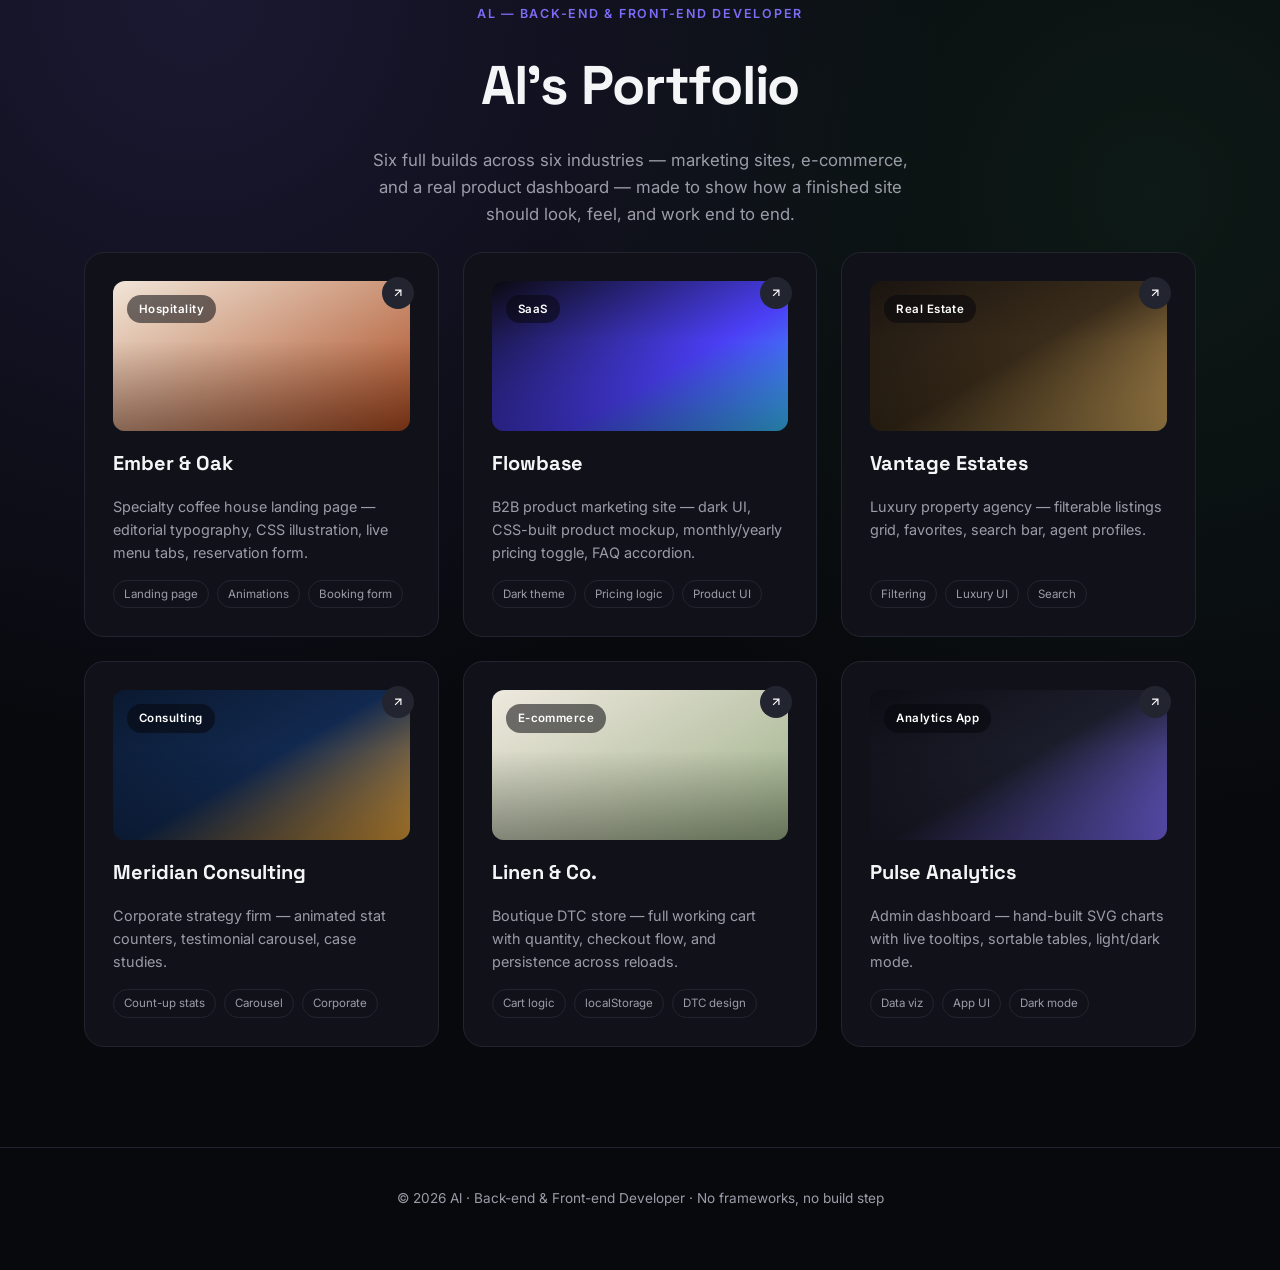
==== index.html @ 0f61734e "Rebrand hub page as Al's Portfolio (back-end & front-end developer) Co-Authored-By: Claude Sonnet 5 " ====
<!DOCTYPE html>
<html lang="en">
<head>
<meta charset="UTF-8">
<meta name="viewport" content="width=device-width, initial-scale=1.0">
<title>Al's Portfolio — Back-End &amp; Front-End Developer</title>
<link rel="preconnect" href="https://fonts.googleapis.com">
<link rel="preconnect" href="https://fonts.gstatic.com" crossorigin>
<link href="https://fonts.googleapis.com/css2?family=Space+Grotesk:wght@500;600;700&family=Inter:wght@400;500;600&display=swap" rel="stylesheet">
<style>
  :root{
    --bg:#08090d; --surface:#111219; --line:#22242f;
    --ink:#f4f5f7; --ink-soft:#9a9ca8;
    --accent:#7c6cf6; --accent2:#4ade80;
    --radius:20px;
  }
  *{box-sizing:border-box;margin:0;padding:0;}
  body{
    background:
      radial-gradient(circle at 15% 0%, rgba(124,108,246,.16), transparent 45%),
      radial-gradient(circle at 90% 15%, rgba(74,222,128,.08), transparent 40%),
      var(--bg);
    color:var(--ink);
    font-family:'Inter',ui-sans-serif,sans-serif;
    line-height:1.6;
    min-height:100vh;
  }
  .container{max-width:1160px;margin:0 auto;padding:0 24px;}
  header{padding:80px 0 48px;text-align:center;}
  .eyebrow{
    display:inline-block;font-size:.78rem;font-weight:600;letter-spacing:.14em;
    text-transform:uppercase;color:var(--accent);margin-bottom:18px;
  }
  h1{
    font-family:'Space Grotesk',sans-serif;font-weight:700;
    font-size:clamp(2.2rem, 5vw, 3.4rem);letter-spacing:-.02em;margin-bottom:18px;
  }
  header p{color:var(--ink-soft);max-width:560px;margin:0 auto;font-size:1.05rem;}
  .grid{
    display:grid;grid-template-columns:repeat(auto-fit,minmax(300px,1fr));
    gap:24px;padding:24px 0 100px;
  }
  .card{
    position:relative;background:var(--surface);border:1px solid var(--line);
    border-radius:var(--radius);padding:28px;text-decoration:none;color:inherit;
    display:flex;flex-direction:column;gap:16px;overflow:hidden;
    transition:transform .25s ease, border-color .25s ease;
  }
  .card:hover{transform:translateY(-4px);border-color:var(--accent);}
  .card__preview{
    height:150px;border-radius:12px;position:relative;overflow:hidden;
  }
  .card__preview::after{
    content:'';position:absolute;inset:0;
    background:linear-gradient(180deg, transparent 40%, rgba(0,0,0,.35));
  }
  .p1{background:linear-gradient(150deg,#f1e6d8,#a9491f);}
  .p2{background:linear-gradient(150deg,#0a0a0f,#4b3ff5 60%,#38bdf8);}
  .p3{background:linear-gradient(150deg,#1a1410,#3a2c1a,#c9a15a);}
  .p4{background:linear-gradient(150deg,#0a1930,#12294f,#e3a038);}
  .p5{background:linear-gradient(150deg,#efe9df,#9caf88);}
  .p6{background:linear-gradient(150deg,#0d0e14,#1b1d2b,#7c6cf6);}
  .card__tag{
    position:absolute;top:14px;left:14px;background:rgba(8,9,13,.55);
    backdrop-filter:blur(6px);color:#fff;font-size:.72rem;font-weight:600;
    padding:5px 12px;border-radius:999px;letter-spacing:.04em;
  }
  .card h3{font-family:'Space Grotesk',sans-serif;font-size:1.25rem;}
  .card p{color:var(--ink-soft);font-size:.9rem;}
  .card__meta{
    display:flex;gap:8px;flex-wrap:wrap;margin-top:auto;
  }
  .card__meta span{
    font-size:.72rem;color:var(--ink-soft);border:1px solid var(--line);
    padding:4px 10px;border-radius:999px;
  }
  .card__arrow{
    position:absolute;top:24px;right:24px;width:32px;height:32px;border-radius:50%;
    background:var(--line);display:flex;align-items:center;justify-content:center;
    transition:background .2s, transform .2s;
  }
  .card:hover .card__arrow{background:var(--accent);transform:rotate(45deg);}
  .card__arrow svg{width:14px;height:14px;}
  footer{
    text-align:center;padding:40px 24px 60px;color:var(--ink-soft);font-size:.85rem;
    border-top:1px solid var(--line);
  }
</style>
</head>
<body>

<header class="container">
  <span class="eyebrow">Al — Back-End &amp; Front-End Developer</span>
  <h1>Al's Portfolio</h1>
  <p>Six full builds across six industries — marketing sites, e-commerce, and a real product dashboard — made to show how a finished site should look, feel, and work end to end.</p>
</header>

<main class="container">
  <div class="grid">

    <a class="card" href="01-cafe-landing/index.html">
      <div class="card__preview p1"><span class="card__tag">Hospitality</span></div>
      <div class="card__arrow" aria-hidden="true">
        <svg viewBox="0 0 24 24" fill="none" stroke="#fff" stroke-width="2"><path d="M7 17L17 7M7 7h10v10"/></svg>
      </div>
      <h3>Ember &amp; Oak</h3>
      <p>Specialty coffee house landing page — editorial typography, CSS illustration, live menu tabs, reservation form.</p>
      <div class="card__meta"><span>Landing page</span><span>Animations</span><span>Booking form</span></div>
    </a>

    <a class="card" href="02-saas-landing/index.html">
      <div class="card__preview p2"><span class="card__tag">SaaS</span></div>
      <div class="card__arrow" aria-hidden="true">
        <svg viewBox="0 0 24 24" fill="none" stroke="#fff" stroke-width="2"><path d="M7 17L17 7M7 7h10v10"/></svg>
      </div>
      <h3>Flowbase</h3>
      <p>B2B product marketing site — dark UI, CSS-built product mockup, monthly/yearly pricing toggle, FAQ accordion.</p>
      <div class="card__meta"><span>Dark theme</span><span>Pricing logic</span><span>Product UI</span></div>
    </a>

    <a class="card" href="03-real-estate/index.html">
      <div class="card__preview p3"><span class="card__tag">Real Estate</span></div>
      <div class="card__arrow" aria-hidden="true">
        <svg viewBox="0 0 24 24" fill="none" stroke="#fff" stroke-width="2"><path d="M7 17L17 7M7 7h10v10"/></svg>
      </div>
      <h3>Vantage Estates</h3>
      <p>Luxury property agency — filterable listings grid, favorites, search bar, agent profiles.</p>
      <div class="card__meta"><span>Filtering</span><span>Luxury UI</span><span>Search</span></div>
    </a>

    <a class="card" href="04-agency-consulting/index.html">
      <div class="card__preview p4"><span class="card__tag">Consulting</span></div>
      <div class="card__arrow" aria-hidden="true">
        <svg viewBox="0 0 24 24" fill="none" stroke="#fff" stroke-width="2"><path d="M7 17L17 7M7 7h10v10"/></svg>
      </div>
      <h3>Meridian Consulting</h3>
      <p>Corporate strategy firm — animated stat counters, testimonial carousel, case studies.</p>
      <div class="card__meta"><span>Count-up stats</span><span>Carousel</span><span>Corporate</span></div>
    </a>

    <a class="card" href="05-shop-catalog/index.html">
      <div class="card__preview p5"><span class="card__tag">E-commerce</span></div>
      <div class="card__arrow" aria-hidden="true">
        <svg viewBox="0 0 24 24" fill="none" stroke="#fff" stroke-width="2"><path d="M7 17L17 7M7 7h10v10"/></svg>
      </div>
      <h3>Linen &amp; Co.</h3>
      <p>Boutique DTC store — full working cart with quantity, checkout flow, and persistence across reloads.</p>
      <div class="card__meta"><span>Cart logic</span><span>localStorage</span><span>DTC design</span></div>
    </a>

    <a class="card" href="06-dashboard-app/index.html">
      <div class="card__preview p6"><span class="card__tag">Analytics App</span></div>
      <div class="card__arrow" aria-hidden="true">
        <svg viewBox="0 0 24 24" fill="none" stroke="#fff" stroke-width="2"><path d="M7 17L17 7M7 7h10v10"/></svg>
      </div>
      <h3>Pulse Analytics</h3>
      <p>Admin dashboard — hand-built SVG charts with live tooltips, sortable tables, light/dark mode.</p>
      <div class="card__meta"><span>Data viz</span><span>App UI</span><span>Dark mode</span></div>
    </a>

  </div>
</main>

<footer>© 2026 Al · Back-end &amp; Front-end Developer · No frameworks, no build step</footer>

</body>
</html>
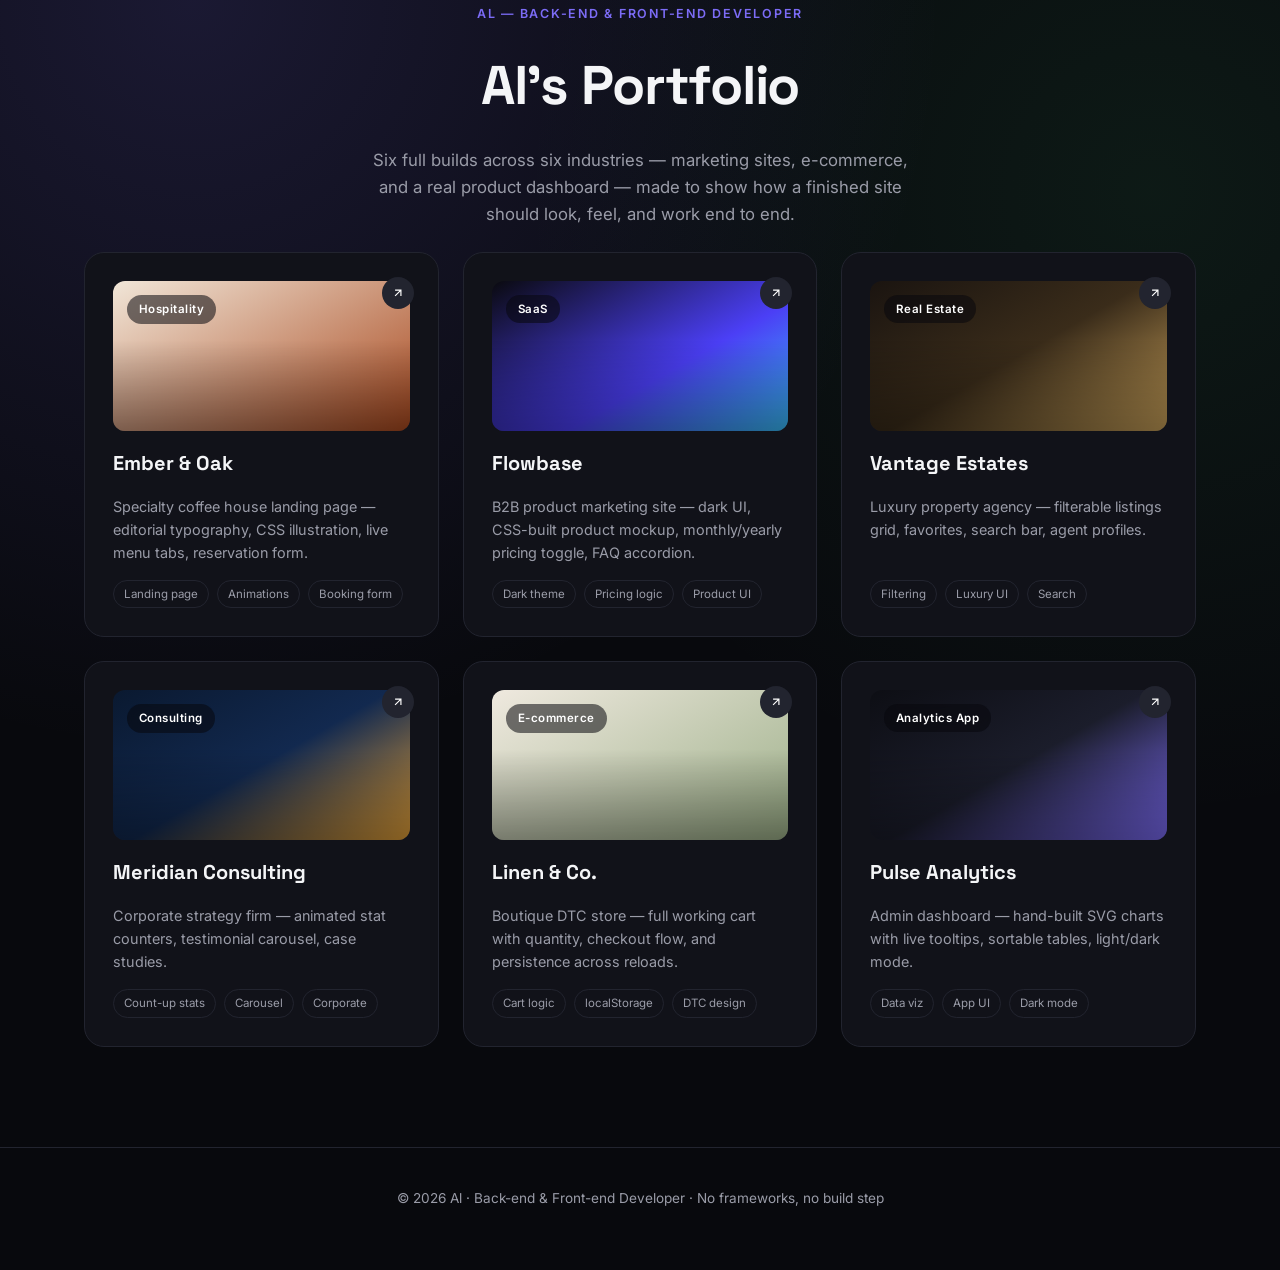
==== commit 278cf964: "Replace remaining gradient placeholders with real photos - Shop catalog: real product/lifestyle phot" ====
--- a/index.html
+++ b/index.html
@@ -50,9 +50,14 @@
   .card__preview{
     height:150px;border-radius:12px;position:relative;overflow:hidden;
   }
+  .card__preview img{
+    position:absolute;inset:0;width:100%;height:100%;object-fit:cover;
+    transition:transform .4s ease;
+  }
+  .card:hover .card__preview img{transform:scale(1.06);}
   .card__preview::after{
     content:'';position:absolute;inset:0;
-    background:linear-gradient(180deg, transparent 40%, rgba(0,0,0,.35));
+    background:linear-gradient(180deg, transparent 40%, rgba(0,0,0,.4));
   }
   .p1{background:linear-gradient(150deg,#f1e6d8,#a9491f);}
   .p2{background:linear-gradient(150deg,#0a0a0f,#4b3ff5 60%,#38bdf8);}
@@ -99,7 +104,10 @@
   <div class="grid">
 
     <a class="card" href="01-cafe-landing/index.html">
-      <div class="card__preview p1"><span class="card__tag">Hospitality</span></div>
+      <div class="card__preview p1">
+        <img src="https://images.unsplash.com/photo-1521017432531-fbd92d768814?auto=format&amp;fit=crop&amp;w=700&amp;q=65" alt="Ember &amp; Oak coffee house" loading="lazy" onerror="this.remove()">
+        <span class="card__tag">Hospitality</span>
+      </div>
       <div class="card__arrow" aria-hidden="true">
         <svg viewBox="0 0 24 24" fill="none" stroke="#fff" stroke-width="2"><path d="M7 17L17 7M7 7h10v10"/></svg>
       </div>
@@ -109,7 +117,10 @@
     </a>
 
     <a class="card" href="02-saas-landing/index.html">
-      <div class="card__preview p2"><span class="card__tag">SaaS</span></div>
+      <div class="card__preview p2">
+        <img src="https://images.unsplash.com/photo-1551288049-bebda4e38f71?auto=format&amp;fit=crop&amp;w=700&amp;q=65" alt="Flowbase analytics dashboard" loading="lazy" onerror="this.remove()">
+        <span class="card__tag">SaaS</span>
+      </div>
       <div class="card__arrow" aria-hidden="true">
         <svg viewBox="0 0 24 24" fill="none" stroke="#fff" stroke-width="2"><path d="M7 17L17 7M7 7h10v10"/></svg>
       </div>
@@ -119,7 +130,10 @@
     </a>
 
     <a class="card" href="03-real-estate/index.html">
-      <div class="card__preview p3"><span class="card__tag">Real Estate</span></div>
+      <div class="card__preview p3">
+        <img src="https://images.unsplash.com/photo-1613977257363-707ba9348227?auto=format&amp;fit=crop&amp;w=700&amp;q=65" alt="Vantage Estates luxury villa" loading="lazy" onerror="this.remove()">
+        <span class="card__tag">Real Estate</span>
+      </div>
       <div class="card__arrow" aria-hidden="true">
         <svg viewBox="0 0 24 24" fill="none" stroke="#fff" stroke-width="2"><path d="M7 17L17 7M7 7h10v10"/></svg>
       </div>
@@ -129,7 +143,10 @@
     </a>
 
     <a class="card" href="04-agency-consulting/index.html">
-      <div class="card__preview p4"><span class="card__tag">Consulting</span></div>
+      <div class="card__preview p4">
+        <img src="https://images.unsplash.com/photo-1486406146926-c627a92ad1ab?auto=format&amp;fit=crop&amp;w=700&amp;q=65" alt="Meridian Consulting offices" loading="lazy" onerror="this.remove()">
+        <span class="card__tag">Consulting</span>
+      </div>
       <div class="card__arrow" aria-hidden="true">
         <svg viewBox="0 0 24 24" fill="none" stroke="#fff" stroke-width="2"><path d="M7 17L17 7M7 7h10v10"/></svg>
       </div>
@@ -139,7 +156,10 @@
     </a>
 
     <a class="card" href="05-shop-catalog/index.html">
-      <div class="card__preview p5"><span class="card__tag">E-commerce</span></div>
+      <div class="card__preview p5">
+        <img src="https://images.unsplash.com/photo-1556228453-efd6c1ff04f6?auto=format&amp;fit=crop&amp;w=700&amp;q=65" alt="Linen &amp; Co. styled home goods" loading="lazy" onerror="this.remove()">
+        <span class="card__tag">E-commerce</span>
+      </div>
       <div class="card__arrow" aria-hidden="true">
         <svg viewBox="0 0 24 24" fill="none" stroke="#fff" stroke-width="2"><path d="M7 17L17 7M7 7h10v10"/></svg>
       </div>
@@ -149,7 +169,10 @@
     </a>
 
     <a class="card" href="06-dashboard-app/index.html">
-      <div class="card__preview p6"><span class="card__tag">Analytics App</span></div>
+      <div class="card__preview p6">
+        <img src="https://images.unsplash.com/photo-1460925895917-afdab827c52f?auto=format&amp;fit=crop&amp;w=700&amp;q=65" alt="Pulse Analytics dashboard" loading="lazy" onerror="this.remove()">
+        <span class="card__tag">Analytics App</span>
+      </div>
       <div class="card__arrow" aria-hidden="true">
         <svg viewBox="0 0 24 24" fill="none" stroke="#fff" stroke-width="2"><path d="M7 17L17 7M7 7h10v10"/></svg>
       </div>
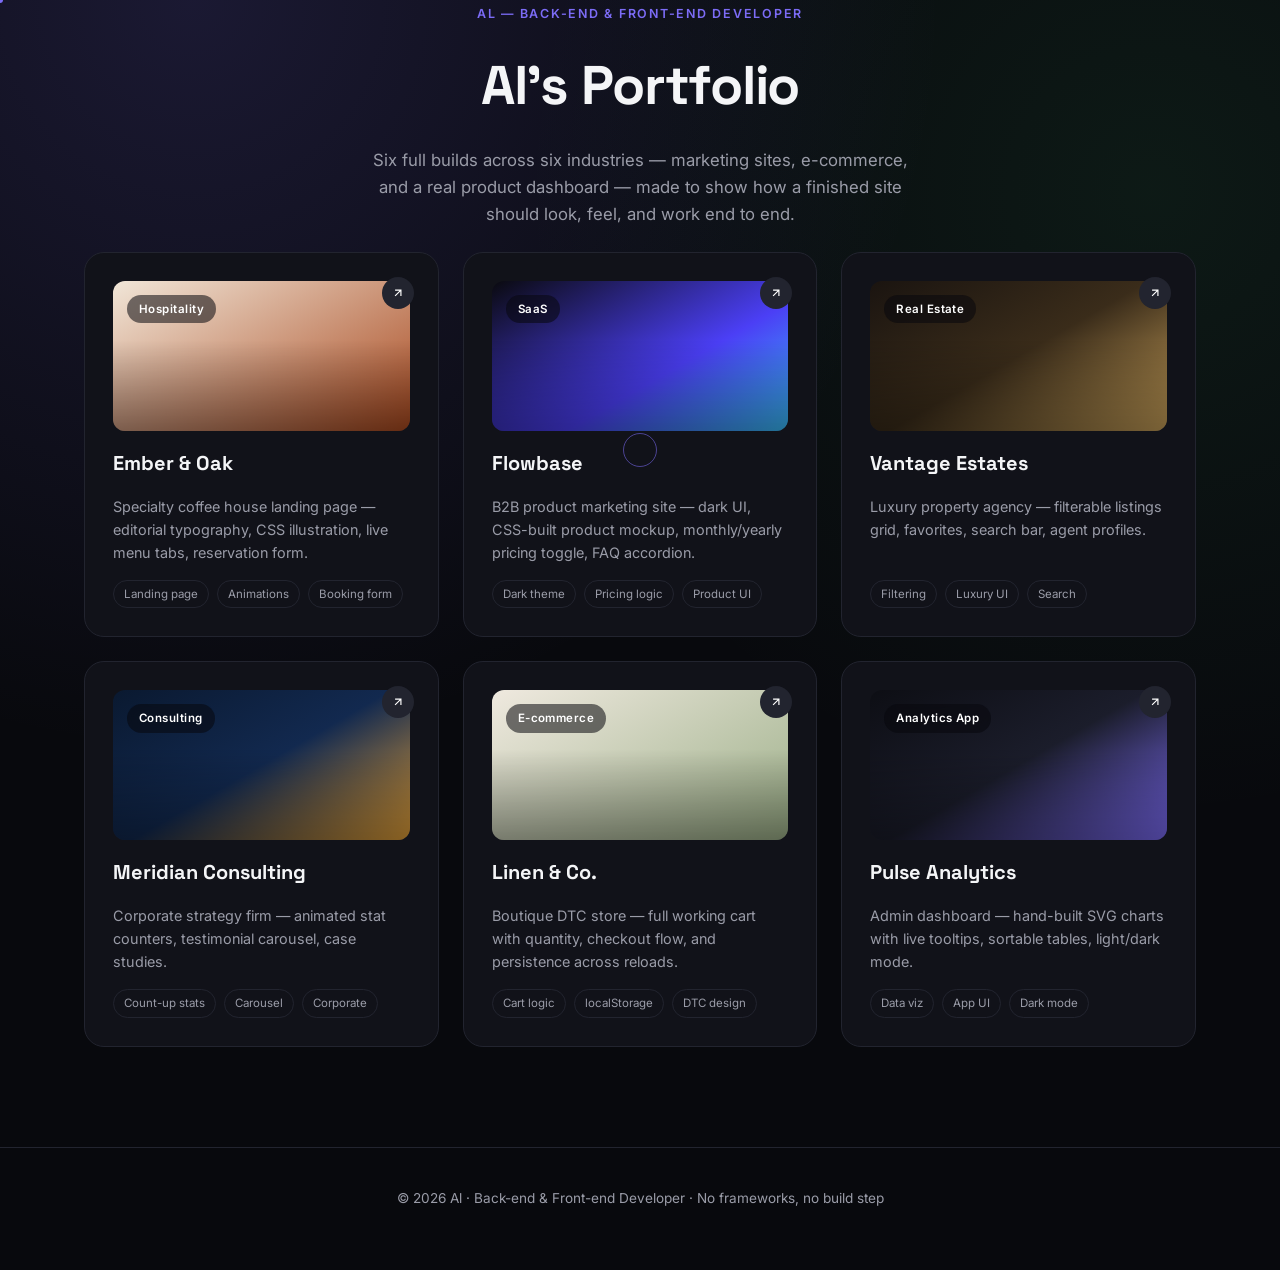
==== commit 2ed1237d: "Add custom cursor (dot + trailing ring) across all sites and the hub page Ring eases toward the poin" ====
--- a/index.html
+++ b/index.html
@@ -90,6 +90,15 @@
     text-align:center;padding:40px 24px 60px;color:var(--ink-soft);font-size:.85rem;
     border-top:1px solid var(--line);
   }
+
+  /* ---- Custom cursor ---- */
+  .cursor-dot,.cursor-ring{position:fixed;top:0;left:0;pointer-events:none;z-index:9999;border-radius:50%;transform:translate(-50%,-50%);}
+  .cursor-dot{width:6px;height:6px;background:var(--accent);transition:opacity .2s ease;}
+  .cursor-ring{width:34px;height:34px;border:1.5px solid var(--accent);opacity:.55;transition:width .25s ease,height .25s ease,opacity .2s ease,background-color .25s ease;}
+  .cursor-ring.is-hover{width:58px;height:58px;opacity:1;background:color-mix(in srgb, var(--accent) 15%, transparent);}
+  .cursor-ring.is-click{width:24px;height:24px;}
+  body.has-custom-cursor,body.has-custom-cursor a,body.has-custom-cursor button{cursor:none;}
+  @media (hover:none),(pointer:coarse){.cursor-dot,.cursor-ring{display:none!important;}}
 </style>
 </head>
 <body>
@@ -186,5 +195,40 @@
 
 <footer>© 2026 Al · Back-end &amp; Front-end Developer · No frameworks, no build step</footer>
 
+<script>
+(function () {
+  if (!window.matchMedia('(hover: hover) and (pointer: fine)').matches) return;
+  var dot = document.createElement('div'); dot.className = 'cursor-dot';
+  var ring = document.createElement('div'); ring.className = 'cursor-ring';
+  document.body.appendChild(dot);
+  document.body.appendChild(ring);
+  document.body.classList.add('has-custom-cursor');
+
+  var mx = window.innerWidth / 2, my = window.innerHeight / 2, rx = mx, ry = my;
+  window.addEventListener('mousemove', function (e) {
+    mx = e.clientX; my = e.clientY;
+    dot.style.left = mx + 'px'; dot.style.top = my + 'px';
+    dot.style.opacity = 1;
+  });
+  (function raf() {
+    rx += (mx - rx) * 0.18; ry += (my - ry) * 0.18;
+    ring.style.left = rx + 'px'; ring.style.top = ry + 'px';
+    requestAnimationFrame(raf);
+  })();
+
+  var hoverSel = 'a,button,.card';
+  document.addEventListener('mouseover', function (e) {
+    if (e.target.closest(hoverSel)) ring.classList.add('is-hover');
+  });
+  document.addEventListener('mouseout', function (e) {
+    if (e.target.closest(hoverSel)) ring.classList.remove('is-hover');
+  });
+  document.addEventListener('mousedown', function () { ring.classList.add('is-click'); });
+  document.addEventListener('mouseup', function () { ring.classList.remove('is-click'); });
+  document.addEventListener('mouseleave', function () { dot.style.opacity = 0; ring.style.opacity = 0; });
+  document.addEventListener('mouseenter', function () { dot.style.opacity = 1; });
+})();
+</script>
+
 </body>
 </html>
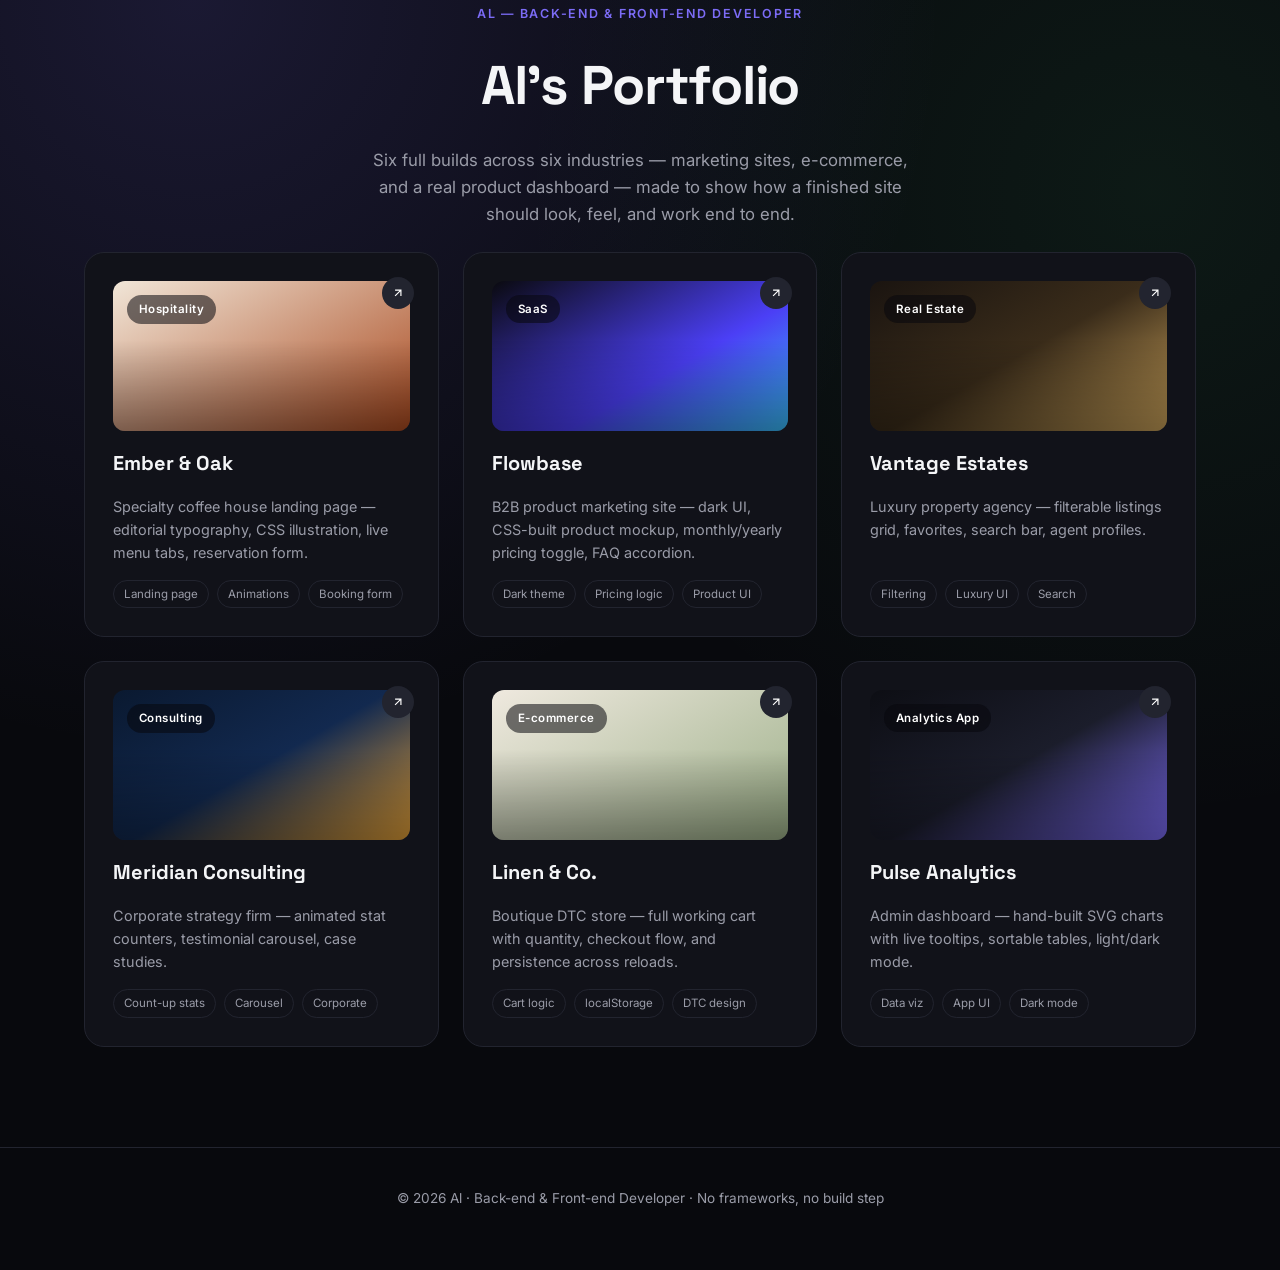
==== commit 98cfe572: "Remove custom cursor from the hub page Keeps it on the 6 demo sites where it works as a design flour" ====
--- a/index.html
+++ b/index.html
@@ -90,15 +90,6 @@
     text-align:center;padding:40px 24px 60px;color:var(--ink-soft);font-size:.85rem;
     border-top:1px solid var(--line);
   }
-
-  /* ---- Custom cursor ---- */
-  .cursor-dot,.cursor-ring{position:fixed;top:0;left:0;pointer-events:none;z-index:9999;border-radius:50%;transform:translate(-50%,-50%);}
-  .cursor-dot{width:6px;height:6px;background:var(--accent);transition:opacity .2s ease;}
-  .cursor-ring{width:34px;height:34px;border:1.5px solid var(--accent);opacity:.55;transition:width .25s ease,height .25s ease,opacity .2s ease,background-color .25s ease;}
-  .cursor-ring.is-hover{width:58px;height:58px;opacity:1;background:color-mix(in srgb, var(--accent) 15%, transparent);}
-  .cursor-ring.is-click{width:24px;height:24px;}
-  body.has-custom-cursor,body.has-custom-cursor a,body.has-custom-cursor button{cursor:none;}
-  @media (hover:none),(pointer:coarse){.cursor-dot,.cursor-ring{display:none!important;}}
 </style>
 </head>
 <body>
@@ -195,40 +186,5 @@
 
 <footer>© 2026 Al · Back-end &amp; Front-end Developer · No frameworks, no build step</footer>
 
-<script>
-(function () {
-  if (!window.matchMedia('(hover: hover) and (pointer: fine)').matches) return;
-  var dot = document.createElement('div'); dot.className = 'cursor-dot';
-  var ring = document.createElement('div'); ring.className = 'cursor-ring';
-  document.body.appendChild(dot);
-  document.body.appendChild(ring);
-  document.body.classList.add('has-custom-cursor');
-
-  var mx = window.innerWidth / 2, my = window.innerHeight / 2, rx = mx, ry = my;
-  window.addEventListener('mousemove', function (e) {
-    mx = e.clientX; my = e.clientY;
-    dot.style.left = mx + 'px'; dot.style.top = my + 'px';
-    dot.style.opacity = 1;
-  });
-  (function raf() {
-    rx += (mx - rx) * 0.18; ry += (my - ry) * 0.18;
-    ring.style.left = rx + 'px'; ring.style.top = ry + 'px';
-    requestAnimationFrame(raf);
-  })();
-
-  var hoverSel = 'a,button,.card';
-  document.addEventListener('mouseover', function (e) {
-    if (e.target.closest(hoverSel)) ring.classList.add('is-hover');
-  });
-  document.addEventListener('mouseout', function (e) {
-    if (e.target.closest(hoverSel)) ring.classList.remove('is-hover');
-  });
-  document.addEventListener('mousedown', function () { ring.classList.add('is-click'); });
-  document.addEventListener('mouseup', function () { ring.classList.remove('is-click'); });
-  document.addEventListener('mouseleave', function () { dot.style.opacity = 0; ring.style.opacity = 0; });
-  document.addEventListener('mouseenter', function () { dot.style.opacity = 1; });
-})();
-</script>
-
 </body>
 </html>
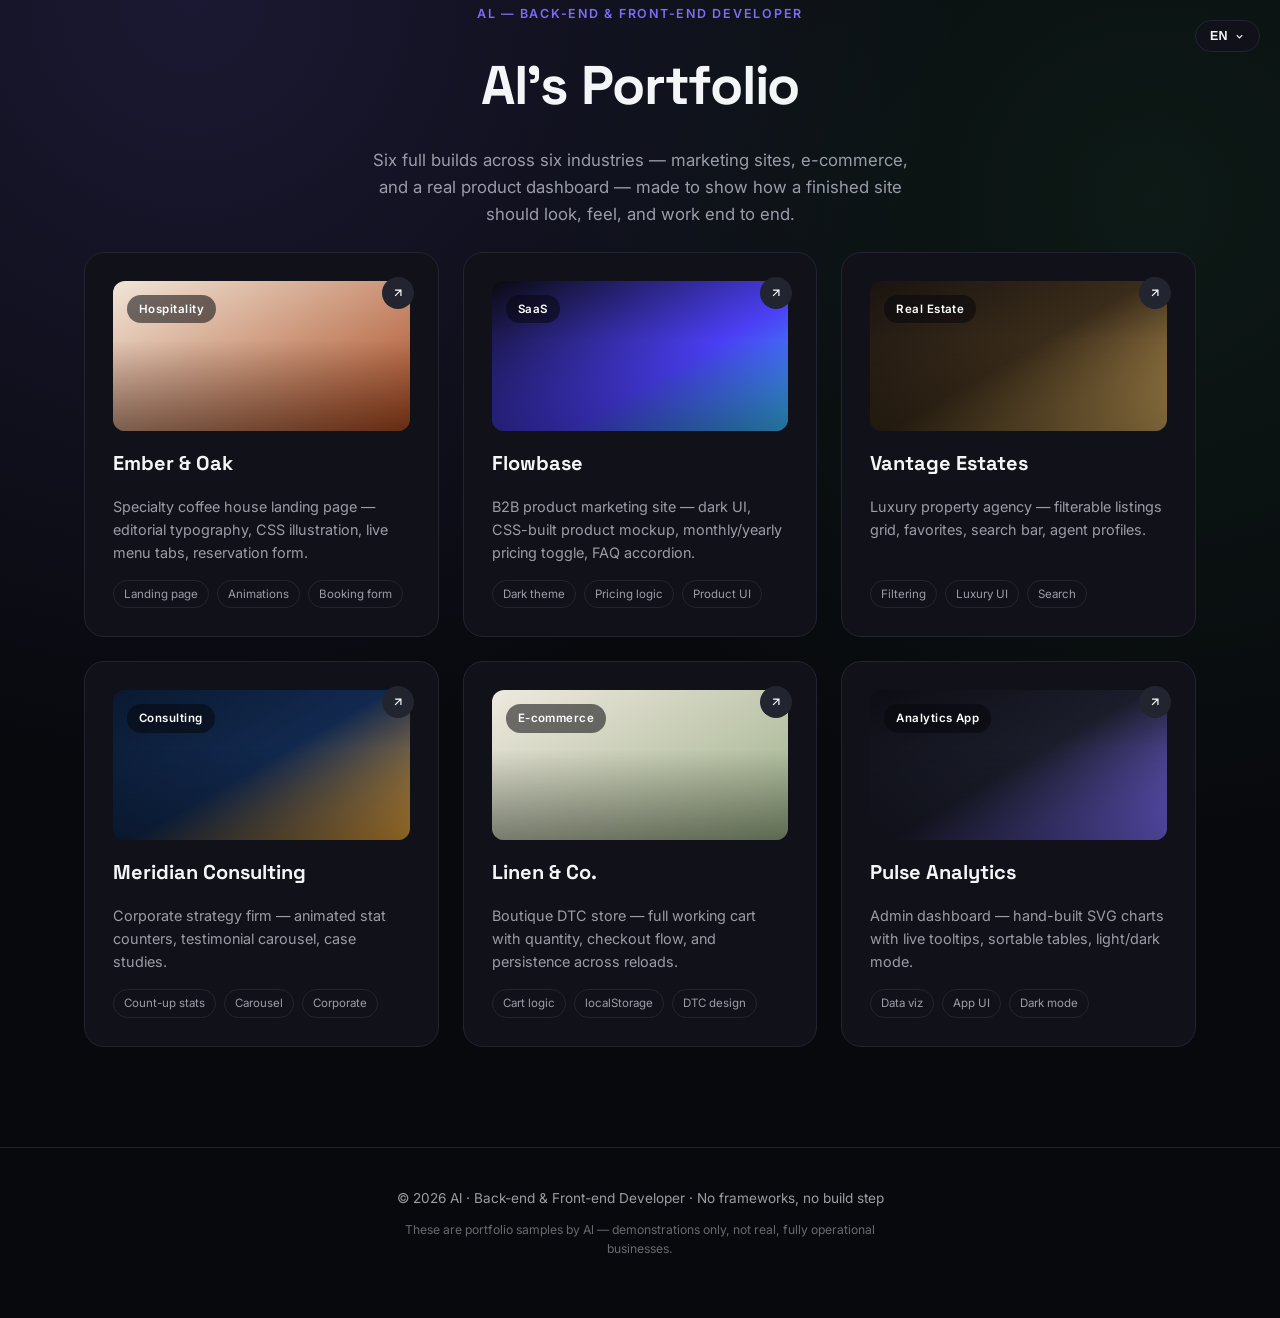
==== commit 6bc7d478: "Add language switcher (RU/UK/EN/DE/ES), subtle cursor, and disclaimer to hub page - Minimal glow-dot" ====
--- a/index.html
+++ b/index.html
@@ -90,14 +90,73 @@
     text-align:center;padding:40px 24px 60px;color:var(--ink-soft);font-size:.85rem;
     border-top:1px solid var(--line);
   }
+  footer .disclaimer{
+    display:block;margin-top:10px;font-size:.76rem;color:var(--ink-soft);opacity:.65;
+    max-width:520px;margin-left:auto;margin-right:auto;
+  }
+
+  /* ---- language switcher ---- */
+  .lang-switch{
+    position:fixed;top:20px;right:20px;z-index:200;
+  }
+  .lang-switch__btn{
+    display:flex;align-items:center;gap:6px;background:var(--surface);
+    border:1px solid var(--line);color:var(--ink);padding:8px 14px;border-radius:999px;
+    font-size:.78rem;font-weight:600;letter-spacing:.03em;
+  }
+  .lang-switch__btn svg{width:11px;height:11px;transition:transform .2s ease;}
+  .lang-switch.is-open .lang-switch__btn svg{transform:rotate(180deg);}
+  .lang-switch__menu{
+    position:absolute;top:calc(100% + 8px);right:0;background:var(--surface);
+    border:1px solid var(--line);border-radius:12px;padding:6px;min-width:150px;
+    box-shadow:0 20px 40px -12px rgba(0,0,0,.5);
+    opacity:0;transform:translateY(-6px);pointer-events:none;transition:opacity .18s ease, transform .18s ease;
+  }
+  .lang-switch.is-open .lang-switch__menu{opacity:1;transform:translateY(0);pointer-events:auto;}
+  .lang-switch__option{
+    display:flex;align-items:center;justify-content:space-between;width:100%;
+    padding:8px 10px;border-radius:8px;font-size:.85rem;color:var(--ink-soft);text-align:left;
+  }
+  .lang-switch__option:hover{background:var(--line);color:var(--ink);}
+  .lang-switch__option.is-active{color:var(--accent);font-weight:600;}
+  @media (max-width:600px){
+    .lang-switch{top:14px;right:14px;}
+    .lang-switch__btn{padding:7px 11px;font-size:.72rem;}
+  }
+
+  /* ---- custom cursor (subtle, no ring theatrics) ---- */
+  .cursor-dot{
+    position:fixed;top:0;left:0;width:9px;height:9px;border-radius:50%;
+    background:var(--accent);pointer-events:none;z-index:9999;
+    transform:translate(-50%,-50%);opacity:0;
+    box-shadow:0 0 14px 2px color-mix(in srgb, var(--accent) 55%, transparent);
+    transition:opacity .25s ease, width .2s ease, height .2s ease, box-shadow .2s ease;
+  }
+  .cursor-dot.is-hover{width:14px;height:14px;box-shadow:0 0 20px 4px color-mix(in srgb, var(--accent) 65%, transparent);}
+  body.has-custom-cursor,body.has-custom-cursor a,body.has-custom-cursor button{cursor:none;}
+  @media (hover:none),(pointer:coarse){.cursor-dot{display:none!important;}}
 </style>
 </head>
 <body>
 
+<div class="lang-switch" id="langSwitch">
+  <button type="button" class="lang-switch__btn" id="langToggle" aria-haspopup="listbox" aria-expanded="false">
+    <span id="langCurrentLabel">EN</span>
+    <svg viewBox="0 0 24 24" fill="none" stroke="currentColor" stroke-width="2.5"><path d="M6 9l6 6 6-6"/></svg>
+  </button>
+  <ul class="lang-switch__menu" id="langMenu" role="listbox" aria-label="Select language">
+    <li class="lang-switch__option" role="option" tabindex="0" data-lang="ru">Русский</li>
+    <li class="lang-switch__option" role="option" tabindex="0" data-lang="uk">Українська</li>
+    <li class="lang-switch__option is-active" role="option" tabindex="0" data-lang="en">English</li>
+    <li class="lang-switch__option" role="option" tabindex="0" data-lang="de">Deutsch</li>
+    <li class="lang-switch__option" role="option" tabindex="0" data-lang="es">Español</li>
+  </ul>
+</div>
+
 <header class="container">
-  <span class="eyebrow">Al — Back-End &amp; Front-End Developer</span>
-  <h1>Al's Portfolio</h1>
-  <p>Six full builds across six industries — marketing sites, e-commerce, and a real product dashboard — made to show how a finished site should look, feel, and work end to end.</p>
+  <span class="eyebrow" data-i18n="eyebrow">Al — Back-End &amp; Front-End Developer</span>
+  <h1 data-i18n="h1">Al's Portfolio</h1>
+  <p data-i18n="intro">Six full builds across six industries — marketing sites, e-commerce, and a real product dashboard — made to show how a finished site should look, feel, and work end to end.</p>
 </header>
 
 <main class="container">
@@ -106,85 +165,229 @@
     <a class="card" href="01-cafe-landing/index.html">
       <div class="card__preview p1">
         <img src="https://images.unsplash.com/photo-1521017432531-fbd92d768814?auto=format&amp;fit=crop&amp;w=700&amp;q=65" alt="Ember &amp; Oak coffee house" loading="lazy" onerror="this.remove()">
-        <span class="card__tag">Hospitality</span>
-      </div>
-      <div class="card__arrow" aria-hidden="true">
-        <svg viewBox="0 0 24 24" fill="none" stroke="#fff" stroke-width="2"><path d="M7 17L17 7M7 7h10v10"/></svg>
-      </div>
-      <h3>Ember &amp; Oak</h3>
-      <p>Specialty coffee house landing page — editorial typography, CSS illustration, live menu tabs, reservation form.</p>
-      <div class="card__meta"><span>Landing page</span><span>Animations</span><span>Booking form</span></div>
+        <span class="card__tag" data-i18n="card1.tag">Hospitality</span>
+      </div>
+      <div class="card__arrow" aria-hidden="true">
+        <svg viewBox="0 0 24 24" fill="none" stroke="#fff" stroke-width="2"><path d="M7 17L17 7M7 7h10v10"/></svg>
+      </div>
+      <h3 data-i18n="card1.title">Ember &amp; Oak</h3>
+      <p data-i18n="card1.desc">Specialty coffee house landing page — editorial typography, CSS illustration, live menu tabs, reservation form.</p>
+      <div class="card__meta"><span data-i18n="card1.tag1">Landing page</span><span data-i18n="card1.tag2">Animations</span><span data-i18n="card1.tag3">Booking form</span></div>
     </a>
 
     <a class="card" href="02-saas-landing/index.html">
       <div class="card__preview p2">
         <img src="https://images.unsplash.com/photo-1551288049-bebda4e38f71?auto=format&amp;fit=crop&amp;w=700&amp;q=65" alt="Flowbase analytics dashboard" loading="lazy" onerror="this.remove()">
-        <span class="card__tag">SaaS</span>
-      </div>
-      <div class="card__arrow" aria-hidden="true">
-        <svg viewBox="0 0 24 24" fill="none" stroke="#fff" stroke-width="2"><path d="M7 17L17 7M7 7h10v10"/></svg>
-      </div>
-      <h3>Flowbase</h3>
-      <p>B2B product marketing site — dark UI, CSS-built product mockup, monthly/yearly pricing toggle, FAQ accordion.</p>
-      <div class="card__meta"><span>Dark theme</span><span>Pricing logic</span><span>Product UI</span></div>
+        <span class="card__tag" data-i18n="card2.tag">SaaS</span>
+      </div>
+      <div class="card__arrow" aria-hidden="true">
+        <svg viewBox="0 0 24 24" fill="none" stroke="#fff" stroke-width="2"><path d="M7 17L17 7M7 7h10v10"/></svg>
+      </div>
+      <h3 data-i18n="card2.title">Flowbase</h3>
+      <p data-i18n="card2.desc">B2B product marketing site — dark UI, CSS-built product mockup, monthly/yearly pricing toggle, FAQ accordion.</p>
+      <div class="card__meta"><span data-i18n="card2.tag1">Dark theme</span><span data-i18n="card2.tag2">Pricing logic</span><span data-i18n="card2.tag3">Product UI</span></div>
     </a>
 
     <a class="card" href="03-real-estate/index.html">
       <div class="card__preview p3">
         <img src="https://images.unsplash.com/photo-1613977257363-707ba9348227?auto=format&amp;fit=crop&amp;w=700&amp;q=65" alt="Vantage Estates luxury villa" loading="lazy" onerror="this.remove()">
-        <span class="card__tag">Real Estate</span>
-      </div>
-      <div class="card__arrow" aria-hidden="true">
-        <svg viewBox="0 0 24 24" fill="none" stroke="#fff" stroke-width="2"><path d="M7 17L17 7M7 7h10v10"/></svg>
-      </div>
-      <h3>Vantage Estates</h3>
-      <p>Luxury property agency — filterable listings grid, favorites, search bar, agent profiles.</p>
-      <div class="card__meta"><span>Filtering</span><span>Luxury UI</span><span>Search</span></div>
+        <span class="card__tag" data-i18n="card3.tag">Real Estate</span>
+      </div>
+      <div class="card__arrow" aria-hidden="true">
+        <svg viewBox="0 0 24 24" fill="none" stroke="#fff" stroke-width="2"><path d="M7 17L17 7M7 7h10v10"/></svg>
+      </div>
+      <h3 data-i18n="card3.title">Vantage Estates</h3>
+      <p data-i18n="card3.desc">Luxury property agency — filterable listings grid, favorites, search bar, agent profiles.</p>
+      <div class="card__meta"><span data-i18n="card3.tag1">Filtering</span><span data-i18n="card3.tag2">Luxury UI</span><span data-i18n="card3.tag3">Search</span></div>
     </a>
 
     <a class="card" href="04-agency-consulting/index.html">
       <div class="card__preview p4">
         <img src="https://images.unsplash.com/photo-1486406146926-c627a92ad1ab?auto=format&amp;fit=crop&amp;w=700&amp;q=65" alt="Meridian Consulting offices" loading="lazy" onerror="this.remove()">
-        <span class="card__tag">Consulting</span>
-      </div>
-      <div class="card__arrow" aria-hidden="true">
-        <svg viewBox="0 0 24 24" fill="none" stroke="#fff" stroke-width="2"><path d="M7 17L17 7M7 7h10v10"/></svg>
-      </div>
-      <h3>Meridian Consulting</h3>
-      <p>Corporate strategy firm — animated stat counters, testimonial carousel, case studies.</p>
-      <div class="card__meta"><span>Count-up stats</span><span>Carousel</span><span>Corporate</span></div>
+        <span class="card__tag" data-i18n="card4.tag">Consulting</span>
+      </div>
+      <div class="card__arrow" aria-hidden="true">
+        <svg viewBox="0 0 24 24" fill="none" stroke="#fff" stroke-width="2"><path d="M7 17L17 7M7 7h10v10"/></svg>
+      </div>
+      <h3 data-i18n="card4.title">Meridian Consulting</h3>
+      <p data-i18n="card4.desc">Corporate strategy firm — animated stat counters, testimonial carousel, case studies.</p>
+      <div class="card__meta"><span data-i18n="card4.tag1">Count-up stats</span><span data-i18n="card4.tag2">Carousel</span><span data-i18n="card4.tag3">Corporate</span></div>
     </a>
 
     <a class="card" href="05-shop-catalog/index.html">
       <div class="card__preview p5">
         <img src="https://images.unsplash.com/photo-1556228453-efd6c1ff04f6?auto=format&amp;fit=crop&amp;w=700&amp;q=65" alt="Linen &amp; Co. styled home goods" loading="lazy" onerror="this.remove()">
-        <span class="card__tag">E-commerce</span>
-      </div>
-      <div class="card__arrow" aria-hidden="true">
-        <svg viewBox="0 0 24 24" fill="none" stroke="#fff" stroke-width="2"><path d="M7 17L17 7M7 7h10v10"/></svg>
-      </div>
-      <h3>Linen &amp; Co.</h3>
-      <p>Boutique DTC store — full working cart with quantity, checkout flow, and persistence across reloads.</p>
-      <div class="card__meta"><span>Cart logic</span><span>localStorage</span><span>DTC design</span></div>
+        <span class="card__tag" data-i18n="card5.tag">E-commerce</span>
+      </div>
+      <div class="card__arrow" aria-hidden="true">
+        <svg viewBox="0 0 24 24" fill="none" stroke="#fff" stroke-width="2"><path d="M7 17L17 7M7 7h10v10"/></svg>
+      </div>
+      <h3 data-i18n="card5.title">Linen &amp; Co.</h3>
+      <p data-i18n="card5.desc">Boutique DTC store — full working cart with quantity, checkout flow, and persistence across reloads.</p>
+      <div class="card__meta"><span data-i18n="card5.tag1">Cart logic</span><span data-i18n="card5.tag2">localStorage</span><span data-i18n="card5.tag3">DTC design</span></div>
     </a>
 
     <a class="card" href="06-dashboard-app/index.html">
       <div class="card__preview p6">
         <img src="https://images.unsplash.com/photo-1460925895917-afdab827c52f?auto=format&amp;fit=crop&amp;w=700&amp;q=65" alt="Pulse Analytics dashboard" loading="lazy" onerror="this.remove()">
-        <span class="card__tag">Analytics App</span>
-      </div>
-      <div class="card__arrow" aria-hidden="true">
-        <svg viewBox="0 0 24 24" fill="none" stroke="#fff" stroke-width="2"><path d="M7 17L17 7M7 7h10v10"/></svg>
-      </div>
-      <h3>Pulse Analytics</h3>
-      <p>Admin dashboard — hand-built SVG charts with live tooltips, sortable tables, light/dark mode.</p>
-      <div class="card__meta"><span>Data viz</span><span>App UI</span><span>Dark mode</span></div>
+        <span class="card__tag" data-i18n="card6.tag">Analytics App</span>
+      </div>
+      <div class="card__arrow" aria-hidden="true">
+        <svg viewBox="0 0 24 24" fill="none" stroke="#fff" stroke-width="2"><path d="M7 17L17 7M7 7h10v10"/></svg>
+      </div>
+      <h3 data-i18n="card6.title">Pulse Analytics</h3>
+      <p data-i18n="card6.desc">Admin dashboard — hand-built SVG charts with live tooltips, sortable tables, light/dark mode.</p>
+      <div class="card__meta"><span data-i18n="card6.tag1">Data viz</span><span data-i18n="card6.tag2">App UI</span><span data-i18n="card6.tag3">Dark mode</span></div>
     </a>
 
   </div>
 </main>
 
-<footer>© 2026 Al · Back-end &amp; Front-end Developer · No frameworks, no build step</footer>
+<footer>
+  <span data-i18n="footer.copy">© 2026 Al · Back-end &amp; Front-end Developer · No frameworks, no build step</span>
+  <span class="disclaimer" data-i18n="footer.disclaimer">These are portfolio samples by Al — demonstrations only, not real, fully operational businesses.</span>
+</footer>
+
+<script>
+(function () {
+  /* ---------------------------------------------------
+     Translations
+  --------------------------------------------------- */
+  var translations = {
+    en: {
+      eyebrow: "Al — Back-End & Front-End Developer",
+      h1: "Al's Portfolio",
+      intro: "Six full builds across six industries — marketing sites, e-commerce, and a real product dashboard — made to show how a finished site should look, feel, and work end to end.",
+      "card1.tag": "Hospitality", "card1.title": "Ember & Oak", "card1.desc": "Specialty coffee house landing page — editorial typography, CSS illustration, live menu tabs, reservation form.", "card1.tag1": "Landing page", "card1.tag2": "Animations", "card1.tag3": "Booking form",
+      "card2.tag": "SaaS", "card2.title": "Flowbase", "card2.desc": "B2B product marketing site — dark UI, CSS-built product mockup, monthly/yearly pricing toggle, FAQ accordion.", "card2.tag1": "Dark theme", "card2.tag2": "Pricing logic", "card2.tag3": "Product UI",
+      "card3.tag": "Real Estate", "card3.title": "Vantage Estates", "card3.desc": "Luxury property agency — filterable listings grid, favorites, search bar, agent profiles.", "card3.tag1": "Filtering", "card3.tag2": "Luxury UI", "card3.tag3": "Search",
+      "card4.tag": "Consulting", "card4.title": "Meridian Consulting", "card4.desc": "Corporate strategy firm — animated stat counters, testimonial carousel, case studies.", "card4.tag1": "Count-up stats", "card4.tag2": "Carousel", "card4.tag3": "Corporate",
+      "card5.tag": "E-commerce", "card5.title": "Linen & Co.", "card5.desc": "Boutique DTC store — full working cart with quantity, checkout flow, and persistence across reloads.", "card5.tag1": "Cart logic", "card5.tag2": "localStorage", "card5.tag3": "DTC design",
+      "card6.tag": "Analytics App", "card6.title": "Pulse Analytics", "card6.desc": "Admin dashboard — hand-built SVG charts with live tooltips, sortable tables, light/dark mode.", "card6.tag1": "Data viz", "card6.tag2": "App UI", "card6.tag3": "Dark mode",
+      "footer.copy": "© 2026 Al · Back-end & Front-end Developer · No frameworks, no build step",
+      "footer.disclaimer": "These are portfolio samples by Al — demonstrations only, not real, fully operational businesses."
+    },
+    ru: {
+      eyebrow: "Al — Back-end и Front-end разработчик",
+      h1: "Портфолио Al",
+      intro: "Шесть полноценных сайтов в шести разных нишах — лендинги, интернет-магазин и настоящий дашборд — чтобы показать, как должен выглядеть, ощущаться и работать готовый сайт.",
+      "card1.tag": "Общепит", "card1.title": "Ember & Oak", "card1.desc": "Лендинг кофейни — редакторская типографика, CSS-иллюстрация, живые вкладки меню, форма бронирования.", "card1.tag1": "Лендинг", "card1.tag2": "Анимации", "card1.tag3": "Форма брони",
+      "card2.tag": "SaaS", "card2.title": "Flowbase", "card2.desc": "Маркетинговый сайт B2B-продукта — тёмная тема, CSS-мокап продукта, переключатель тарифов, аккордеон FAQ.", "card2.tag1": "Тёмная тема", "card2.tag2": "Логика тарифов", "card2.tag3": "UI продукта",
+      "card3.tag": "Недвижимость", "card3.title": "Vantage Estates", "card3.desc": "Агентство элитной недвижимости — фильтруемый каталог, избранное, поиск, профили агентов.", "card3.tag1": "Фильтры", "card3.tag2": "Люкс-дизайн", "card3.tag3": "Поиск",
+      "card4.tag": "Консалтинг", "card4.title": "Meridian Consulting", "card4.desc": "Корпоративная консалтинговая фирма — анимированные счётчики статистики, карусель отзывов, кейсы.", "card4.tag1": "Счётчики", "card4.tag2": "Карусель", "card4.tag3": "Корпоративный стиль",
+      "card5.tag": "E-commerce", "card5.title": "Linen & Co.", "card5.desc": "Бутик-магазин DTC — полноценная корзина с количеством, оформлением заказа и сохранением между визитами.", "card5.tag1": "Логика корзины", "card5.tag2": "localStorage", "card5.tag3": "DTC-дизайн",
+      "card6.tag": "Аналитика", "card6.title": "Pulse Analytics", "card6.desc": "Админ-дашборд — SVG-графики с подсказками, сортируемые таблицы, светлая/тёмная тема.", "card6.tag1": "Визуализация данных", "card6.tag2": "UI приложения", "card6.tag3": "Тёмная тема",
+      "footer.copy": "© 2026 Al · Back-end и Front-end разработчик · Без фреймворков и сборки",
+      "footer.disclaimer": "Это демонстрационные образцы из портфолио Al — не полноценные, реально работающие сайты компаний."
+    },
+    uk: {
+      eyebrow: "Al — Back-end і Front-end розробник",
+      h1: "Портфоліо Al",
+      intro: "Шість повноцінних сайтів у шести різних нішах — лендинги, інтернет-магазин і справжній дашборд — щоб показати, як має виглядати, відчуватися та працювати готовий сайт.",
+      "card1.tag": "Громадське харчування", "card1.title": "Ember & Oak", "card1.desc": "Лендинг кав'ярні — редакторська типографіка, CSS-ілюстрація, живі вкладки меню, форма бронювання.", "card1.tag1": "Лендинг", "card1.tag2": "Анімації", "card1.tag3": "Форма броні",
+      "card2.tag": "SaaS", "card2.title": "Flowbase", "card2.desc": "Маркетинговий сайт B2B-продукту — темна тема, CSS-макет продукту, перемикач тарифів, акордеон FAQ.", "card2.tag1": "Темна тема", "card2.tag2": "Логіка тарифів", "card2.tag3": "UI продукту",
+      "card3.tag": "Нерухомість", "card3.title": "Vantage Estates", "card3.desc": "Агенція елітної нерухомості — фільтрований каталог, обране, пошук, профілі агентів.", "card3.tag1": "Фільтри", "card3.tag2": "Люкс-дизайн", "card3.tag3": "Пошук",
+      "card4.tag": "Консалтинг", "card4.title": "Meridian Consulting", "card4.desc": "Корпоративна консалтингова фірма — анімовані лічильники статистики, карусель відгуків, кейси.", "card4.tag1": "Лічильники", "card4.tag2": "Карусель", "card4.tag3": "Корпоративний стиль",
+      "card5.tag": "E-commerce", "card5.title": "Linen & Co.", "card5.desc": "Бутік-магазин DTC — повноцінний кошик із кількістю, оформленням замовлення та збереженням між візитами.", "card5.tag1": "Логіка кошика", "card5.tag2": "localStorage", "card5.tag3": "DTC-дизайн",
+      "card6.tag": "Аналітика", "card6.title": "Pulse Analytics", "card6.desc": "Адмін-дашборд — SVG-графіки з підказками, сортовані таблиці, світла/темна тема.", "card6.tag1": "Візуалізація даних", "card6.tag2": "UI застосунку", "card6.tag3": "Темна тема",
+      "footer.copy": "© 2026 Al · Back-end і Front-end розробник · Без фреймворків і збірки",
+      "footer.disclaimer": "Це демонстраційні зразки з портфоліо Al — не повноцінні, реально працюючі сайти компаній."
+    },
+    de: {
+      eyebrow: "Al — Back-End- & Front-End-Entwickler",
+      h1: "Al's Portfolio",
+      intro: "Sechs vollständige Websites aus sechs Branchen — Marketing-Sites, E-Commerce und ein echtes Produkt-Dashboard — zeigen, wie eine fertige Website aussehen, sich anfühlen und funktionieren sollte.",
+      "card1.tag": "Gastronomie", "card1.title": "Ember & Oak", "card1.desc": "Landingpage für ein Spezialitäten-Café — redaktionelle Typografie, CSS-Illustration, interaktive Menü-Tabs, Reservierungsformular.", "card1.tag1": "Landingpage", "card1.tag2": "Animationen", "card1.tag3": "Buchungsformular",
+      "card2.tag": "SaaS", "card2.title": "Flowbase", "card2.desc": "B2B-Produktseite — dunkles UI, CSS-basiertes Produkt-Mockup, Monats-/Jahres-Preisumschalter, FAQ-Akkordeon.", "card2.tag1": "Dark Theme", "card2.tag2": "Preislogik", "card2.tag3": "Produkt-UI",
+      "card3.tag": "Immobilien", "card3.title": "Vantage Estates", "card3.desc": "Luxusimmobilienagentur — filterbares Angebotsraster, Favoriten, Suchleiste, Makler-Profile.", "card3.tag1": "Filterung", "card3.tag2": "Luxus-UI", "card3.tag3": "Suche",
+      "card4.tag": "Beratung", "card4.title": "Meridian Consulting", "card4.desc": "Unternehmensberatung — animierte Statistik-Zähler, Testimonial-Karussell, Fallstudien.", "card4.tag1": "Zähl-Animation", "card4.tag2": "Karussell", "card4.tag3": "Corporate",
+      "card5.tag": "E-Commerce", "card5.title": "Linen & Co.", "card5.desc": "Boutique-DTC-Shop — voll funktionsfähiger Warenkorb mit Mengenangabe, Checkout-Ablauf und Persistenz über Neuladungen hinweg.", "card5.tag1": "Warenkorb-Logik", "card5.tag2": "localStorage", "card5.tag3": "DTC-Design",
+      "card6.tag": "Analytics-App", "card6.title": "Pulse Analytics", "card6.desc": "Admin-Dashboard — handgebaute SVG-Diagramme mit Live-Tooltips, sortierbare Tabellen, Hell-/Dunkelmodus.", "card6.tag1": "Datenvisualisierung", "card6.tag2": "App-UI", "card6.tag3": "Dark Mode",
+      "footer.copy": "© 2026 Al · Back-End- & Front-End-Entwickler · Ohne Frameworks, ohne Build-Schritt",
+      "footer.disclaimer": "Dies sind Portfolio-Beispiele von Al — reine Demonstrationen, keine echten, voll funktionsfähigen Unternehmen."
+    },
+    es: {
+      eyebrow: "Al — Desarrollador Back-End y Front-End",
+      h1: "Portafolio de Al",
+      intro: "Seis proyectos completos en seis sectores — sitios de marketing, e-commerce y un panel de control real — para mostrar cómo debe verse, sentirse y funcionar un sitio terminado.",
+      "card1.tag": "Hostelería", "card1.title": "Ember & Oak", "card1.desc": "Landing page de una cafetería de especialidad — tipografía editorial, ilustración CSS, pestañas de menú en vivo, formulario de reserva.", "card1.tag1": "Landing page", "card1.tag2": "Animaciones", "card1.tag3": "Formulario de reserva",
+      "card2.tag": "SaaS", "card2.title": "Flowbase", "card2.desc": "Sitio de marketing B2B — interfaz oscura, mockup de producto en CSS, selector de precios mensual/anual, acordeón de preguntas frecuentes.", "card2.tag1": "Tema oscuro", "card2.tag2": "Lógica de precios", "card2.tag3": "UI de producto",
+      "card3.tag": "Inmobiliaria", "card3.title": "Vantage Estates", "card3.desc": "Agencia inmobiliaria de lujo — cuadrícula de propiedades filtrable, favoritos, barra de búsqueda, perfiles de agentes.", "card3.tag1": "Filtros", "card3.tag2": "UI de lujo", "card3.tag3": "Búsqueda",
+      "card4.tag": "Consultoría", "card4.title": "Meridian Consulting", "card4.desc": "Firma de consultoría corporativa — contadores estadísticos animados, carrusel de testimonios, casos de estudio.", "card4.tag1": "Contadores animados", "card4.tag2": "Carrusel", "card4.tag3": "Corporativo",
+      "card5.tag": "E-commerce", "card5.title": "Linen & Co.", "card5.desc": "Tienda boutique DTC — carrito totalmente funcional con cantidad, flujo de compra y persistencia entre recargas.", "card5.tag1": "Lógica de carrito", "card5.tag2": "localStorage", "card5.tag3": "Diseño DTC",
+      "card6.tag": "App de Analítica", "card6.title": "Pulse Analytics", "card6.desc": "Panel de administración — gráficos SVG hechos a mano con tooltips en vivo, tablas ordenables, modo claro/oscuro.", "card6.tag1": "Visualización de datos", "card6.tag2": "UI de app", "card6.tag3": "Modo oscuro",
+      "footer.copy": "© 2026 Al · Desarrollador Back-End y Front-End · Sin frameworks, sin proceso de build",
+      "footer.disclaimer": "Estas son muestras de portafolio de Al — solo demostraciones, no negocios reales y totalmente operativos."
+    }
+  };
+
+  var LANG_KEY = 'portfolio_lang';
+  var langLabels = { ru: 'RU', uk: 'UA', en: 'EN', de: 'DE', es: 'ES' };
+
+  function applyLang(lang) {
+    var dict = translations[lang] || translations.en;
+    document.querySelectorAll('[data-i18n]').forEach(function (el) {
+      var key = el.getAttribute('data-i18n');
+      if (dict[key] !== undefined) el.innerHTML = dict[key];
+    });
+    document.documentElement.setAttribute('lang', lang);
+    document.getElementById('langCurrentLabel').textContent = langLabels[lang] || 'EN';
+    document.querySelectorAll('.lang-switch__option').forEach(function (opt) {
+      opt.classList.toggle('is-active', opt.getAttribute('data-lang') === lang);
+    });
+  }
+
+  var saved = localStorage.getItem(LANG_KEY);
+  applyLang(saved && translations[saved] ? saved : 'en');
+
+  var langSwitch = document.getElementById('langSwitch');
+  var langToggle = document.getElementById('langToggle');
+  langToggle.addEventListener('click', function (e) {
+    e.stopPropagation();
+    var open = langSwitch.classList.toggle('is-open');
+    langToggle.setAttribute('aria-expanded', String(open));
+  });
+  document.querySelectorAll('.lang-switch__option').forEach(function (opt) {
+    opt.addEventListener('click', function () {
+      var lang = opt.getAttribute('data-lang');
+      applyLang(lang);
+      localStorage.setItem(LANG_KEY, lang);
+      langSwitch.classList.remove('is-open');
+      langToggle.setAttribute('aria-expanded', 'false');
+    });
+  });
+  document.addEventListener('click', function () {
+    langSwitch.classList.remove('is-open');
+    langToggle.setAttribute('aria-expanded', 'false');
+  });
+
+  /* ---------------------------------------------------
+     Subtle custom cursor
+  --------------------------------------------------- */
+  if (window.matchMedia('(hover: hover) and (pointer: fine)').matches) {
+    var dot = document.createElement('div'); dot.className = 'cursor-dot';
+    document.body.appendChild(dot);
+    document.body.classList.add('has-custom-cursor');
+    var mx = window.innerWidth / 2, my = window.innerHeight / 2, rx = mx, ry = my;
+    window.addEventListener('mousemove', function (e) {
+      mx = e.clientX; my = e.clientY;
+      dot.style.opacity = 1;
+    });
+    (function raf() {
+      rx += (mx - rx) * 0.25; ry += (my - ry) * 0.25;
+      dot.style.left = rx + 'px'; dot.style.top = ry + 'px';
+      requestAnimationFrame(raf);
+    })();
+    document.addEventListener('mouseover', function (e) {
+      if (e.target.closest('a,button,.card')) dot.classList.add('is-hover');
+    });
+    document.addEventListener('mouseout', function (e) {
+      if (e.target.closest('a,button,.card')) dot.classList.remove('is-hover');
+    });
+    document.addEventListener('mouseleave', function () { dot.style.opacity = 0; });
+  }
+})();
+</script>
 
 </body>
 </html>
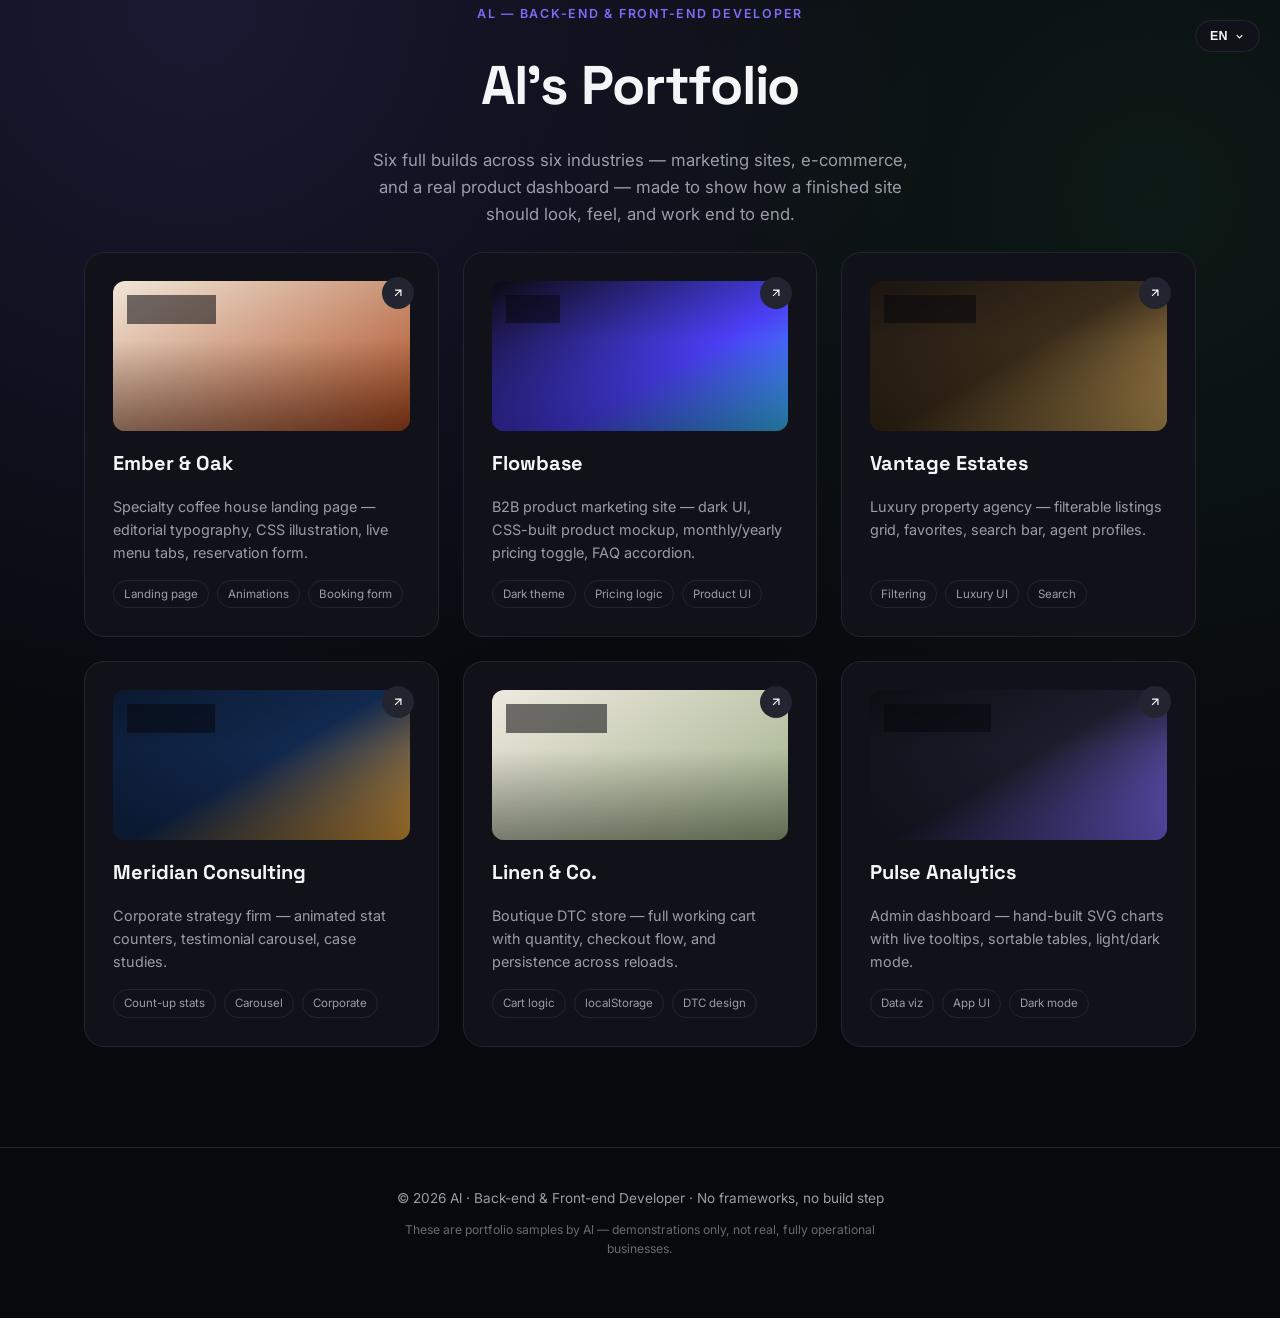
==== commit da32b577: "Fix cursor freezing/desyncing on the dashboard (and everywhere) The cursor followed the pointer via " ====
--- a/index.html
+++ b/index.html
@@ -124,15 +124,16 @@
     .lang-switch__btn{padding:7px 11px;font-size:.72rem;}
   }
 
-  /* ---- custom cursor (subtle, no ring theatrics) ---- */
+  /* ---- custom cursor: dot with glow (unified across portfolio) ---- */
   .cursor-dot{
-    position:fixed;top:0;left:0;width:9px;height:9px;border-radius:50%;
+    position:fixed;top:0;left:0;width:10px;height:10px;border-radius:50%;
     background:var(--accent);pointer-events:none;z-index:9999;
     transform:translate(-50%,-50%);opacity:0;
-    box-shadow:0 0 14px 2px color-mix(in srgb, var(--accent) 55%, transparent);
-    transition:opacity .25s ease, width .2s ease, height .2s ease, box-shadow .2s ease;
-  }
-  .cursor-dot.is-hover{width:14px;height:14px;box-shadow:0 0 20px 4px color-mix(in srgb, var(--accent) 65%, transparent);}
+    box-shadow:0 0 16px 3px color-mix(in srgb, var(--accent) 55%, transparent);
+    transition:left .12s cubic-bezier(.2,.6,.2,1), top .12s cubic-bezier(.2,.6,.2,1),
+               opacity .25s ease, width .2s ease, height .2s ease, box-shadow .2s ease;
+  }
+  .cursor-dot.is-hover{width:16px;height:16px;box-shadow:0 0 22px 5px color-mix(in srgb, var(--accent) 65%, transparent);}
   body.has-custom-cursor,body.has-custom-cursor a,body.has-custom-cursor button{cursor:none;}
   @media (hover:none),(pointer:coarse){.cursor-dot{display:none!important;}}
 </style>
@@ -368,16 +369,10 @@
     var dot = document.createElement('div'); dot.className = 'cursor-dot';
     document.body.appendChild(dot);
     document.body.classList.add('has-custom-cursor');
-    var mx = window.innerWidth / 2, my = window.innerHeight / 2, rx = mx, ry = my;
     window.addEventListener('mousemove', function (e) {
-      mx = e.clientX; my = e.clientY;
+      dot.style.left = e.clientX + 'px'; dot.style.top = e.clientY + 'px';
       dot.style.opacity = 1;
-    });
-    (function raf() {
-      rx += (mx - rx) * 0.25; ry += (my - ry) * 0.25;
-      dot.style.left = rx + 'px'; dot.style.top = ry + 'px';
-      requestAnimationFrame(raf);
-    })();
+    }, { passive: true });
     document.addEventListener('mouseover', function (e) {
       if (e.target.closest('a,button,.card')) dot.classList.add('is-hover');
     });
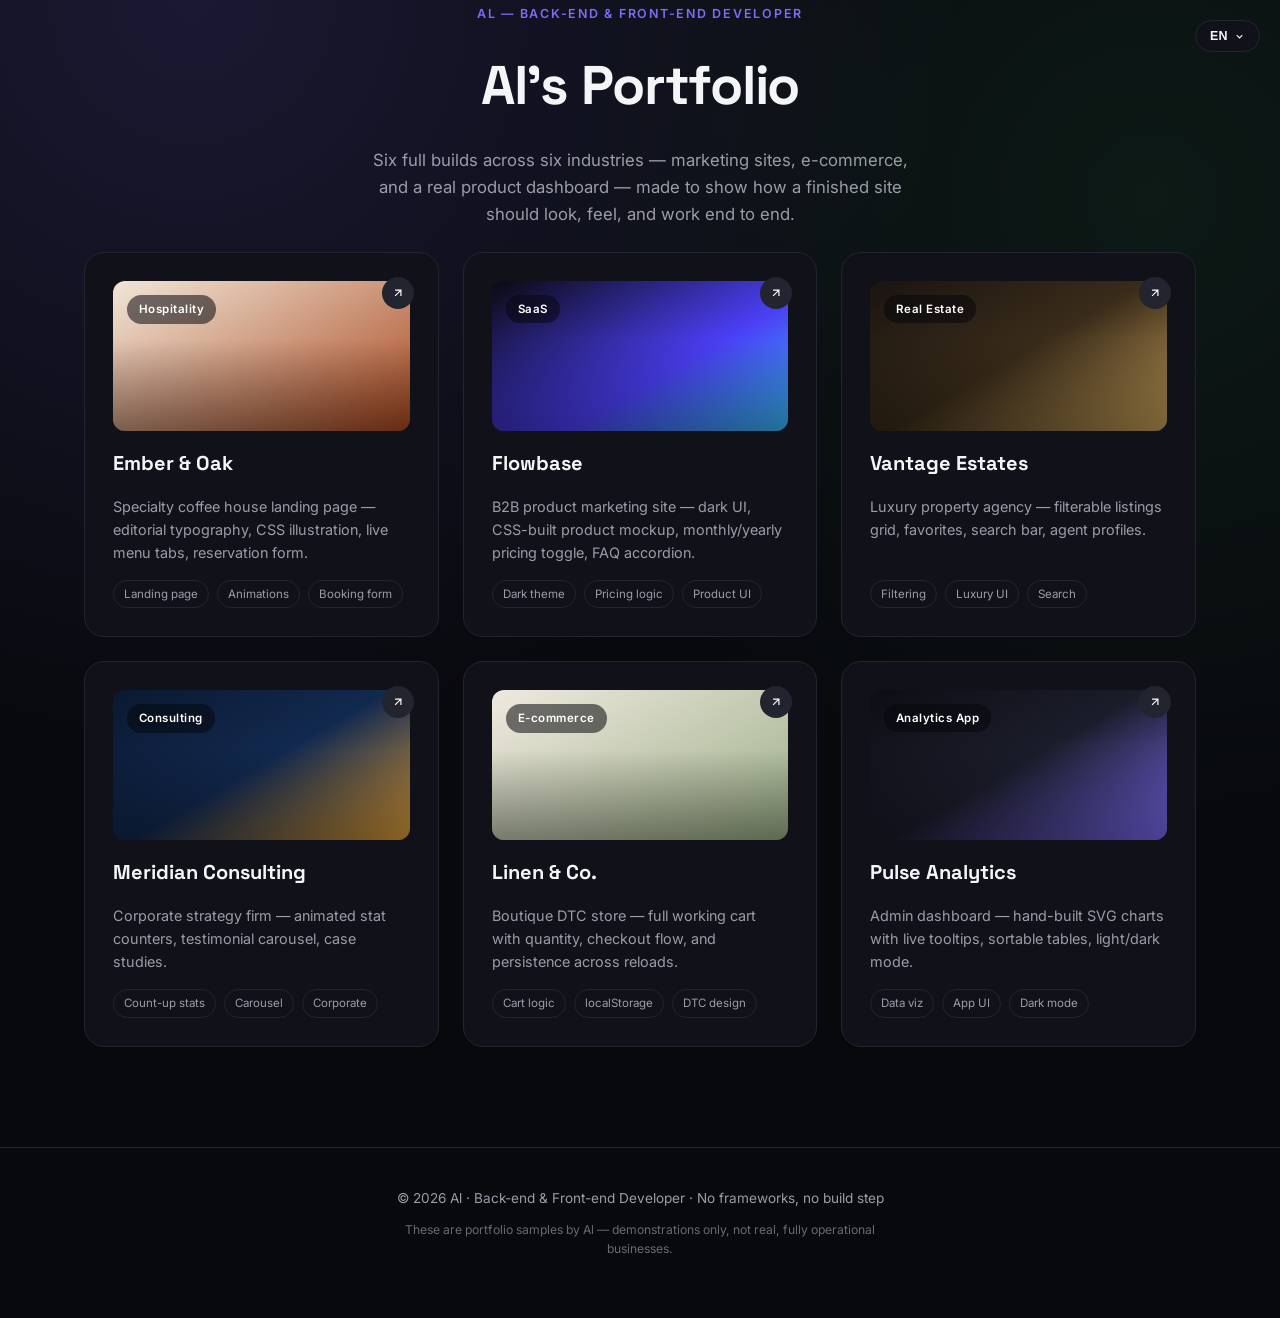
==== commit 530b91b6: "Keep the demo portfolio out of search engines and scrapers Add robots.txt (Disallow: /) plus a per-p" ====
--- a/index.html
+++ b/index.html
@@ -1,6 +1,7 @@
 <!DOCTYPE html>
 <html lang="en">
 <head>
+<meta name="robots" content="noindex, nofollow">
 <meta charset="UTF-8">
 <meta name="viewport" content="width=device-width, initial-scale=1.0">
 <title>Al's Portfolio — Back-End &amp; Front-End Developer</title>
